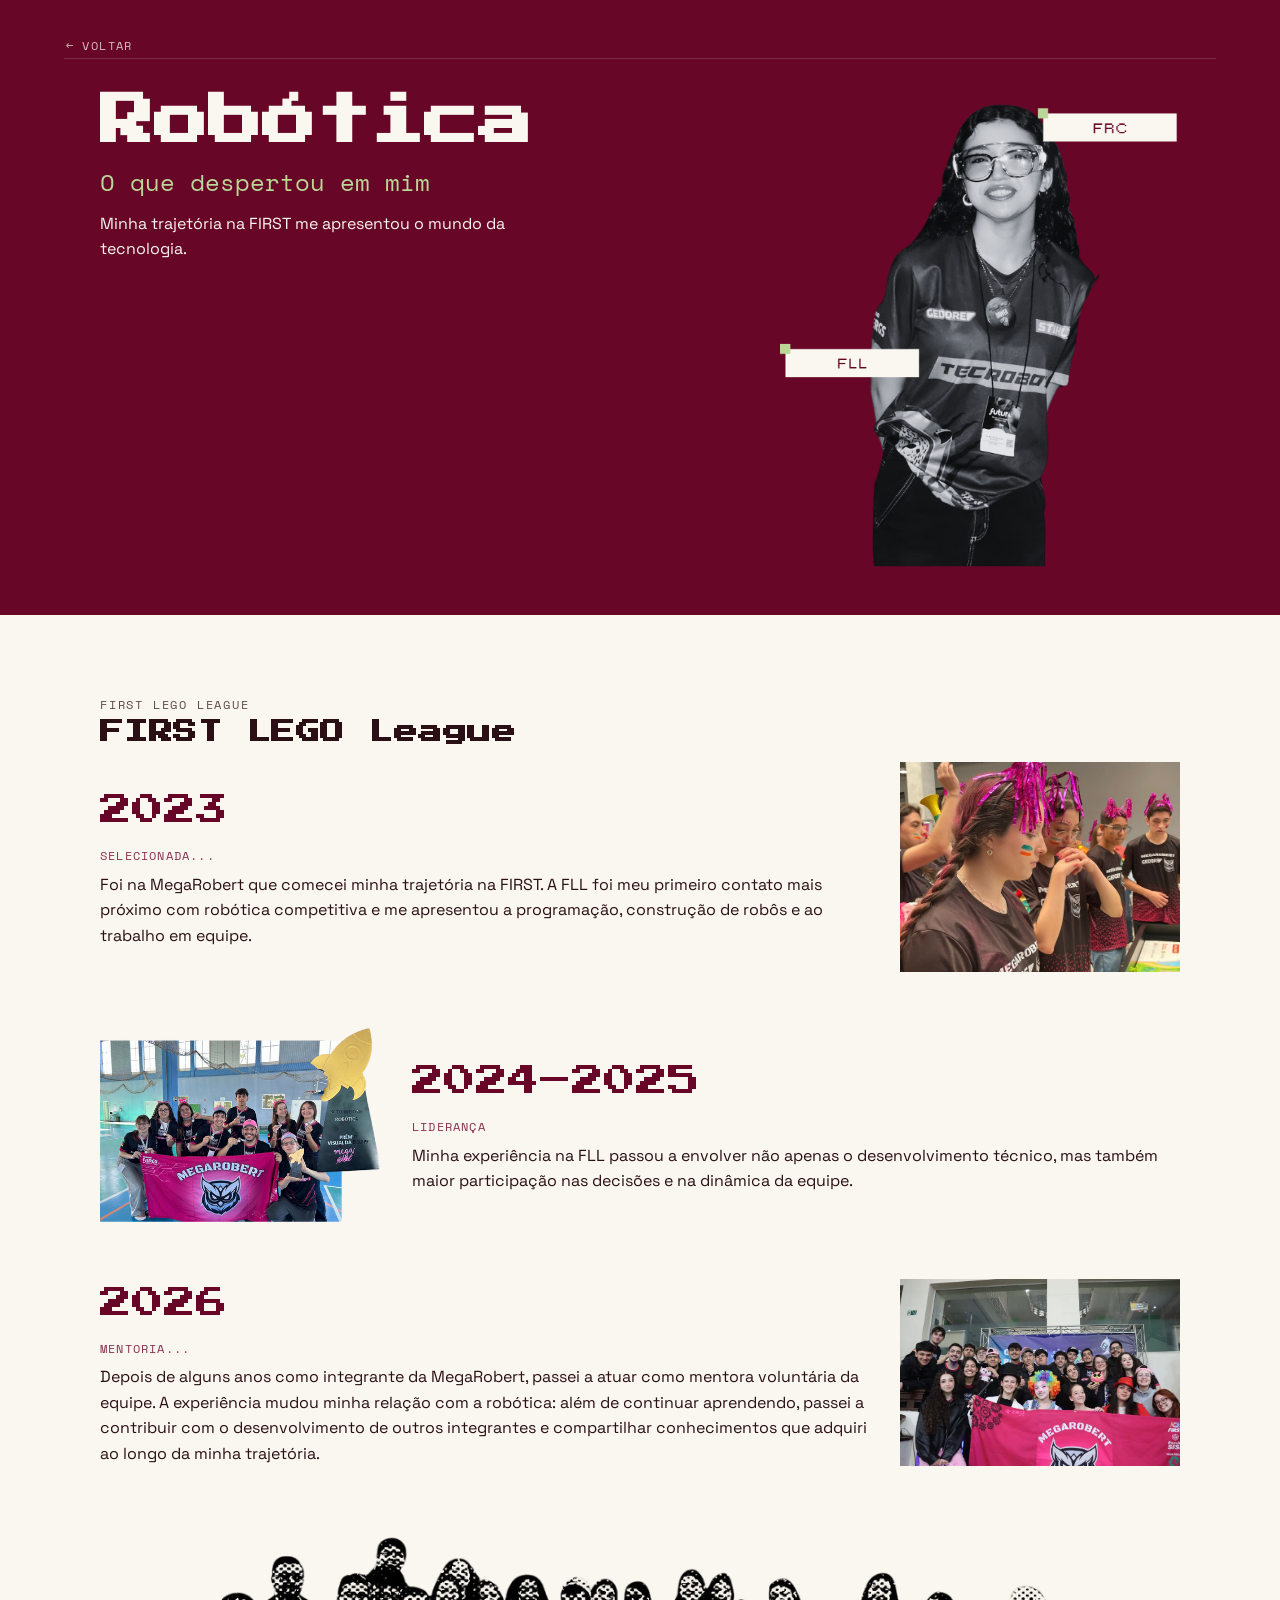
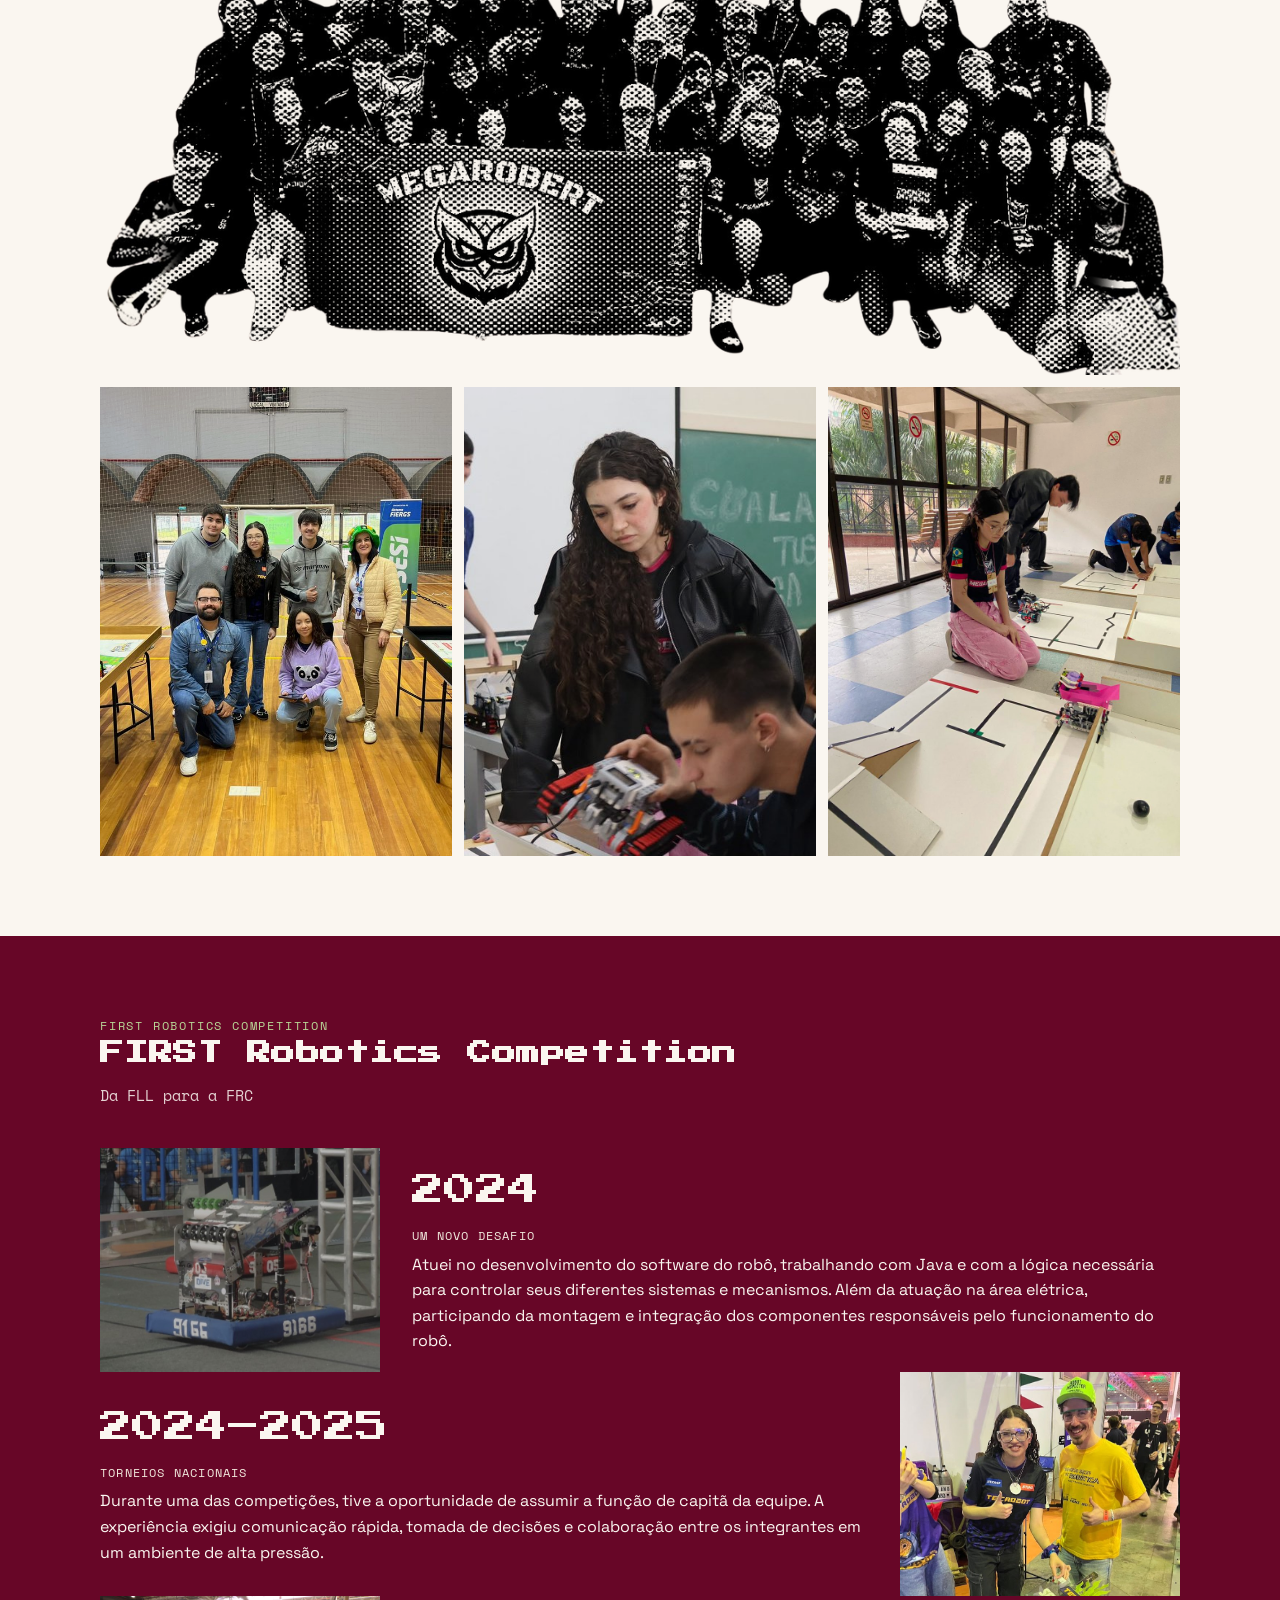
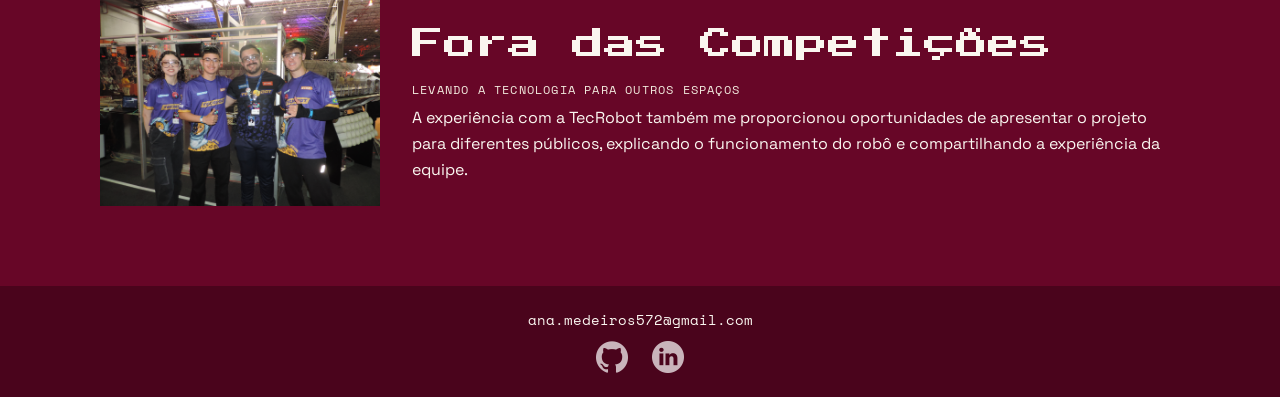
==== robotica.html @ b3c0d8b5 "first commit" ====
<!DOCTYPE html>
<html lang="pt-BR">
<head>
<meta charset="UTF-8">
<meta name="viewport" content="width=device-width, initial-scale=1.0">
<title>Robótica — Ana Beatriz Medeiros</title>
<meta name="description" content="A trajetória Ana Beatriz Medeiros na robótica: FIRST LEGO League e FIRST Robotics Competition.">
<link rel="stylesheet" href="style.css">
</head>
<body>

<header class="rb-hero">
    <nav class="nav">
      <a class="rb-back-fab" href="index.html">← Voltar</a>
    </nav>
  </div>
  <div class="rb-hero-inner">
    <div class="rb-hero-grid">
      <div>
        <h1 class="rb-title">Robótica</h1>
        <p class="rb-subtitle">O que despertou em mim</p>
        <p class="rb-lede">Minha trajetória na FIRST me apresentou o mundo da tecnologia.</p>
      </div>
      <figure class="rb-hero-photo">
        <img src="imagens/roboticaPortfolio.png" alt="Ana Beatriz com a camisa da equipe TecRobot">
      </figure>
    </div>
  </div>
</header>

<section class="section section--cream">
  <div class="section-inner">
    <p class="eyebrow">FIRST LEGO League</p>
    <h2 class="section-title">FIRST LEGO League</h2>

    <div class="timeline">
      <div class="timeline-entry">
        <div class="timeline-text">
          <p class="timeline-year">2023</p>
          <p class="timeline-kicker">Selecionada...</p>
          <p>Foi na MegaRobert que comecei minha trajetória na FIRST. A FLL foi meu primeiro contato mais próximo com robótica competitiva e me apresentou a programação, construção de robôs e ao trabalho em equipe.</p>
        </div>
        <figure class="timeline-photo">
          <img src="imagens/fll_2023.jpg" alt="Equipe MegaRobert em uma competição de FLL, 2023">
        </figure>
      </div>

      <div class="timeline-entry reverse">
        <div class="timeline-text">
          <p class="timeline-year">2024–2025</p>
          <p class="timeline-kicker">Liderança</p>
          <p>Minha experiência na FLL passou a envolver não apenas o desenvolvimento técnico, mas também maior participação nas decisões e na dinâmica da equipe.</p>
        </div>
        <figure class="timeline-photo">
          <img src="imagens/premiaçãoMega.png" alt="Prêmio Visual da Equipe, MegaRobert, 4º Torneio de Robótica">
        </figure>
      </div>

      <div class="timeline-entry">
        <div class="timeline-text">
          <p class="timeline-year">2026</p>
          <p class="timeline-kicker">Mentoria...</p>
          <p>Depois de alguns anos como integrante da MegaRobert, passei a atuar como mentora voluntária da equipe. A experiência mudou minha relação com a robótica: além de continuar aprendendo, passei a contribuir com o desenvolvimento de outros integrantes e compartilhar conhecimentos que adquiri ao longo da minha trajetória.</p>
        </div>
        <figure class="timeline-photo">
          <img src="imagens/OBR2026.jpg" alt="Equipe MegaRobert comemorando com medalhas e a bandeira da equipe">
        </figure>
      </div>
    </div>

    <div class="team-banner">
      <img src="imagens/team_banner.png" alt="Foto em grupo de toda a equipe MegaRobert">
      <figure class="photo-strip">
        <img src="imagens/strip_1.jpg" alt="Equipe MegaRobert em um torneio de robótica">
        <img src="imagens/strip_2.jpg" alt="Trabalho em equipe montando o robô durante uma competição">
        <img src="imagens/strip_3.jpg" alt="Robô seguidor de linha OBR">
      </figure>
    </div>
  </div>
</section>

<section class="section section--wine">
  <div class="section-inner">
    <p class="eyebrow" style="color:var(--sage); opacity:1;">FIRST Robotics Competition</p>
    <h2 class="section-title">FIRST Robotics Competition</h2>
    <p class="section-lede" style="color:var(--cream);">Da FLL para a FRC</p>

    <div class="timeline-entry reverse">
        <div class="timeline-text">
          <p class="timeline-year">2024</p>
          <p class="timeline-kicker">UM NOVO DESAFIO</p>
          <p>Atuei no desenvolvimento do software do robô, trabalhando com Java e com a lógica necessária para controlar seus diferentes sistemas e mecanismos. Além da atuação na área elétrica, participando da montagem e integração dos componentes responsáveis pelo funcionamento do robô.</p>
        </div>
        <figure class="timeline-photo">
          <img src="imagens/frc_robot.jpg" alt="Equipe MegaRobert em uma competição de FLL, 2023">
        </figure>
      </div>

      <div class="timeline-entry">
        <div class="timeline-text">
          <p class="timeline-year">2024–2025</p>
          <p class="timeline-kicker">TORNEIOS NACIONAIS</p>
          <p>Durante uma das competições, tive a oportunidade de assumir a função de capitã da equipe. A experiência exigiu comunicação rápida, tomada de decisões e colaboração entre os integrantes em um ambiente de alta pressão.</p>
        </div>
        <figure class="timeline-photo">
          <img src="imagens/frc_people.jpg" alt="Prêmio Visual da Equipe, MegaRobert, 4º Torneio de Robótica">
        </figure>
      </div>

      <div class="timeline-entry reverse">
        <div class="timeline-text">
          <p class="timeline-year">Fora das Competições</p>
          <p class="timeline-kicker">LEVANDO A TECNOLOGIA PARA OUTROS ESPAÇOS</p>
          <p>A experiência com a TecRobot também me proporcionou oportunidades de apresentar o projeto para diferentes públicos, explicando o funcionamento do robô e compartilhando a experiência da equipe.</p>
        </div>
        <figure class="timeline-photo">
          <img src="imagens/frc_team.jpg" alt="Equipe MegaRobert comemorando com medalhas e a bandeira da equipe">
        </figure>
      </div>
    </div>
  </div>
  </section>

<footer class="footer">
  <a href="mailto:ana.medeiros572@gmail.com">ana.medeiros572@gmail.com</a>
  <div class="footer-links">
    <a href="index.html">
      <img src="imagens/github.png"></a>
    <a href="https://www.linkedin.com/in/ana-beatriz-medeiros-8035a5297/" target="_blank" rel="noopener">
      <img src="imagens/linkedin.png"></a>
  </div>
</footer>

</body>
</html>
---- style.css ----
@import url('https://fonts.googleapis.com/css2?family=Press+Start+2P&family=Space+Grotesk:wght@400;500;600;700&family=Space+Mono:wght@400;700&display=swap');

:root{
  --wine: #670627;
  --wine-dark: #4a041c;
  --wine-soft: #8a3350;
  --mauve: #b07e8b;
  --cream: #faf6f0;
  --cream-dim: #f1e9dd;
  --ink: #2a1015;
  --sage: #bad797;
  --sage-dark: #7fa35a;
  --gold: #e8b04b;

  --font-display: 'Press Start 2P', monospace;
  --font-body: 'Space Grotesk', sans-serif;
  --font-mono: 'Space Mono', monospace;

  --max-width: 1080px;
  --edge: clamp(1.5rem, 5vw, 4rem);
}

*{ box-sizing: border-box; margin:0; padding:0; }


body{
  font-family: var(--font-body);
  background: var(--cream);
  color: var(--ink);
  line-height: 1.6;
  -webkit-font-smoothing: antialiased;
}

img{ 
  max-width:100%;
  display:block; 
  
}

a{ 
  color: inherit; 
  text-decoration: none;
 }

::selection{
  background: var(--sage);
  color: var(--wine-dark);
 }

.section{
  padding: 5rem var(--edge);
}

.section-inner{
  max-width: var(--max-width);
  margin: 0 auto;
}

.section--wine{
  background: var(--wine);
  color: var(--cream);
}

.section--cream{ 
  background: var(--cream);
  color: var(--ink);
}

.eyebrow{
  font-family: var(--font-mono);
  font-size: 0.75rem;
  letter-spacing: 0.15em;
  text-transform: uppercase;
  opacity: 0.75;
}

.section-title{
  font-family: var(--font-display);
  font-size: clamp 3.2vw;
  line-height: 1.5;
  margin-bottom: 0.75rem;
  letter-spacing: 0.02em;
}

.section-lede{
  font-family: var(--font-mono);
  font-size: 0.95rem;
  opacity: 0.85;
  margin-bottom: 2.5rem;
  max-width: 46ch;
}

.nav{
  background: var(--wine);
  border-bottom: 1px solid rgba(250,246,240,0.15);
}

.nav-inner{
  max-width: var(--max-width);
  margin: 0 auto;
  padding: 0.9rem var(--edge);
  display: flex;
  gap: clamp(0.8rem, 2vw, 1.8rem);
  flex-wrap: wrap;
  align-items: center;
}

.nav a{
  font-family: var(--font-mono);
  font-size: 0.72rem;
  letter-spacing: 0.12em;
  text-transform: uppercase;
  color: var(--cream);
  opacity: 0.75;
  padding: 0.3rem 0.1rem;
  border-bottom: 1px solid transparent;
  transition: opacity 0.15s ease, border-color 0.15s ease;
}
.nav a:hover, .nav a:focus-visible{
  opacity: 1;
  border-color: var(--sage);
}
.nav .back-link{
  opacity: 1;
  display: inline-flex;
  align-items: center;
  gap: 0.4rem;
}
.nav .back-link:hover{ 
  color: var(--sage);
 }

/*CAPA*/
.hero{
  position: relative;
  background: var(--cream);
  padding: 4rem var(--edge) 0;
}

.hero-inner{
  max-width: var(--max-width);
  margin: auto;
  position: relative;
}
.hero-kicker{
  font-family: var(--font-mono);
  font-size: 0.8rem;
  letter-spacing: 0.2em;
  text-transform: uppercase;
  color: var(--wine-soft);
  margin-bottom: 0.6rem;
}
.hero-title{
  font-family: var(--font-display);
  color: var(--wine);
  font-size: 5rem;
  line-height: 1.05;
  letter-spacing: 0.01em;
}
.hero-name{
  font-family: var(--font-mono);
  font-size: 1.5rem;
  color: var(--ink);
  margin-top: 0.9rem;
  letter-spacing: 0.04em;
}
.hero-photo-wrap{
  position: relative;
  max-width: 460px;
  margin: 0rem auto 0;
}
.hero-photo-wrap img{
  width: 100%;
  mix-blend-mode: multiply;
}
.hero-tag{
  position: absolute;
  font-family: var(--font-mono);
  font-size: 0.7rem;
  letter-spacing: 0.1em;
  text-transform: uppercase;
  background: var(--cream);
  color: var(--wine);
  border: 1px solid var(--wine);
  padding: 0.35rem 0.7rem;
}
.hero-tag::before{
  content:"";
  position:absolute;
  width:6px; height:6px;
  background: var(--sage);
  top:-3px; left:-3px;
}

.hero-tag--dev{ top: 20%; right: -5%; }
.hero-tag--robotica{ top: 46%; left: -2%; }

/* SOBRE MIM */
.sobre-grid{
  display:grid;
  gap: 2.5rem;
}
.sobre-quote{
  font-family: var(--font-body);
  font-weight: 600;
  font-size: clamp(1.05rem, 2.4vw, 1.35rem);
  line-height: 1.45;
  border-left: 5px solid var(--sage-dark);
  padding-left: 1.25rem;
}
.sobre-text{
  max-width: 100ch;
  font-size: 1.02rem;
}

/* TECNOLOGIAS */
.tech-grid{
  display: grid;
  grid-template-columns: repeat(auto-fit, minmax(220px, 1fr));
  gap: 2rem 2.5rem;
}
.tech-item{
  border-left: 5px solid var(--sage);
  padding-left: 1rem;
}
.tech-item h3{
  font-family: var(--font-mono);
  font-size: 0.95rem;
  letter-spacing: 0.04em;
  text-transform: uppercase;
  margin-bottom: 0.4rem;
  color: var(--sage);
}
.tech-item p{
  font-size: 0.98rem;
  color: var(--cream);
  opacity: 0.9;
}

/* PROJETOS */
.projetos-grid{
  display: grid;
  grid-template-columns: repeat(auto-fit, minmax(240px, 1fr));
  gap: 1.5rem;
}
.project-card{
  border: 1px dashed var(--mauve);
  padding: 1.75rem;
  background: var(--cream-dim);
  transition: border-color 0.15s ease, transform 0.15s ease;
}
.project-card:hover{
  border-color: var(--wine);
  transform: translateY(-3px);
}
.project-card .eyebrow{ 
  color: var(--wine-soft);
  opacity: 1;
  margin-bottom: 0.6rem;
}

.project-card h3{
  font-family: var(--font-mono);
  font-size: 1.05rem;
  margin-bottom: 0.5rem;
  color: var(--wine);
}

.project-card a{
  font-size: 0.85rem;
  opacity: 0.85;
  color: var(--wine);
}

.project-card .tag-row{
  margin-top: 1rem;
  display: flex;
  gap: 0.4rem;
  flex-wrap: wrap;
}
.project-card .tag{
  font-family: var(--font-mono);
  font-size: 0.65rem;
  text-transform: uppercase;
  letter-spacing: 0.06em;
  border: 1px solid var(--mauve);
  padding: 0.2rem 0.5rem;
  color: var(--wine-soft);
}

/*EXPERIÊNCIA */
.exp-layout{
  display: grid;
  grid-template-columns: minmax(220px, 380px) 1fr;
  gap: 3rem;
  align-items: start;
}

.exp-list{
  list-style: none;
  display: flex;
  flex-direction: column;
  gap: 1.4rem;
}
.exp-item{
  border-left: 3px solid var(--mauve);
  padding: 0.2rem 0 0.2rem 1rem;
  cursor: default;
  transition: border-color 0.15s ease, padding-left 0.15s ease;
}
.exp-item h3{
  font-family: var(--font-mono);
  font-size: 0.95rem;
  color: var(--wine);
}
.exp-item p{
  font-size: 0.85rem;
  opacity: 0.75;
}

.exp-item br{
  font-weight: bold;
}

.crossword{
  --cell: clamp(28px, 4.2vw, 40px);
  display: grid;
  grid-template-columns: repeat(12, var(--cell));
  grid-template-rows: repeat(8, var(--cell));
  gap: 2px;
  justify-content: center;
  font-family: var(--font-display);
}
.cw-cell{
  display: flex;
  align-items: center;
  justify-content: center;
  font-size: clamp(0.55rem, 1.4vw, 0.75rem);
  background: transparent;
}
.cw-cell.filled{
  background: var(--cream-dim);
  border: 1px solid var(--mauve);
  color: var(--wine);
  transition: background 0.18s ease, color 0.18s ease, border-color 0.18s ease, transform 0.18s ease;
}

.exp-layout:has(.exp-robotica:hover) .word-robotica,
.exp-layout:has(.word-robotica:hover) .word-robotica,
.exp-layout:has(.word-robotica:hover) .exp-robotica{
  background: var(--sage);
  border-color: var(--sage-dark);
  color: var(--wine-dark);
  transform: translateY(-2px);
}
.exp-layout:has(.exp-3d:hover) .word-cad,
.exp-layout:has(.word-cad:hover) .word-cad,
.exp-layout:has(.word-cad:hover) .exp-3d{
  background: var(--sage);
  border-color: var(--sage-dark);
  color: var(--wine-dark);
  transform: translateY(-2px);
}
.exp-layout:has(.exp-dev:hover) .word-frontend,
.exp-layout:has(.exp-dev:hover) .word-backend,
.exp-layout:has(.exp-dev:hover) .word-game,
.exp-layout:has(.word-frontend:hover) .word-frontend,
.exp-layout:has(.word-backend:hover) .word-backend,
.exp-layout:has(.word-game:hover) .word-game,
.exp-layout:has(.word-frontend:hover) .exp-dev,
.exp-layout:has(.word-backend:hover) .exp-dev,
.exp-layout:has(.word-game:hover) .exp-dev{
  background: var(--sage);
  border-color: var(--sage-dark);
  color: var(--wine-dark);
  transform: translateY(-2px);
}
.exp-item:hover{
  border-color: var(--wine);
  padding-left: 1.3rem;
}

/* CONQUISTAS */
.conquistas-list{
  display: flex;
  flex-direction: column;
  gap: 2.5rem;
}
.conquista{
  display: grid;
  grid-template-columns: auto 1fr;
  gap: 1rem;
  align-items: start;
}
.conquista img{
  width: 50px;
  height: 50px; 
}

.conquista h3{
  font-family: var(--font-mono);
  font-size: 1rem;
  color: var(--cream);
}
.conquista .conquista-place{
  font-size: 0.85rem;
  color: var(--sage);
  margin-bottom: 0.7rem;
}
.skills-label{
  font-family: var(--font-mono);
  font-size: 0.7rem;
  text-transform: uppercase;
  letter-spacing: 0.08em;
  opacity: 0.7;
  margin-bottom: 0.5rem;
}
.tag-row{ 
  display:flex; 
  gap:0.5rem; 
  flex-wrap: wrap;
 }

.pill{
  font-family: var(--font-mono);
  font-size: 0.7rem;
  text-transform: uppercase;
  letter-spacing: 0.05em;
  background: var(--cream);
  color: var(--wine);
  padding: 0.3rem 0.7rem;
  position: relative;
}
.pill::before{
  content:"";
  position:absolute;
  width:6px; height:6px;
  background: var(--sage);
  top:-3px; left:-3px;
}

.pill-wine{
  font-family: var(--font-mono);
  font-size: 0.7rem;
  text-transform: uppercase;
  letter-spacing: 0.05em;
  background: var(--cream-dim);
  color: var(--wine);
  padding: 0.3rem 0.7rem;
  position: relative;
}

.back-botton {
	position: fixed;
  bottom: 10px;
  right: 50px;
  background: var(--wine-dark);
  border-radius: 10px;
}

.back-botton a{
	color: white;
  margin: 0;
  padding: 20px;
  cursor:pointer;
}

/* RODAPÉ */
.footer{
  background: var(--wine-dark);
  color: var(--cream);
  text-align: center;
  padding: 1.5rem var(--edge);
  font-family: var(--font-mono);
  font-size: 0.85rem;
}

.footer .footer-links{
  margin-top: 0.6rem;
  display: flex;
  gap: 1.5rem;
  justify-content: center;
}

.footer img {
  padding: 0,3rem;
  position: relative;
  width: 2rem;
  filter: invert(100%);
  opacity: 70%;
}

/*PÁGINA ROBÓTICA */
.rb-hero{
  background: var(--wine);
  color: var(--cream);
  padding: 2rem var(--edge) 3rem;
}

.rb-hero-inner{
  max-width: var(--max-width);
  margin: auto;

}
.rb-hero-grid{
  display: grid;
  grid-template-columns: 1fr 400px;
  gap: 2rem;
  margin-top: 2rem;
}

.rb-title{
  font-family: var(--font-display);
  font-size: 3.4rem;
  line-height: 1.15;
}
.rb-subtitle{
  font-family: var(--font-mono);
  font-size: 1.5rem;
  color: var(--sage);
  margin-top: 0.6rem;
}
.rb-lede{
  font-size: 1rem;
  max-width: 42ch;
  margin-top: 0.6rem;
}

.timeline{
  display: flex;
  flex-direction: column;
  gap: 3.5rem;
}
.timeline-entry{
  display: grid;
  grid-template-columns: 1fr 280px;
  gap: 2rem;
  align-items: center;
}
.timeline-entry.reverse{
  grid-template-columns: 280px 1fr;
}

.timeline-entry.reverse .timeline-text{ order: 2; }
.timeline-entry.reverse .timeline-photo{ order: 1; }

.timeline-year{
  font-family: var(--font-display);
  font-size: clamp(1.4rem, 3.5vw, 2rem);
  color: var(--wine);
  margin-bottom: 0.6rem;
}

.section--wine .timeline-year{
  color: var(--cream)
}

.timeline-kicker{
  font-family: var(--font-mono);
  font-size: 0.75rem;
  letter-spacing: 0.1em;
  text-transform: uppercase;
  color: var(--wine-soft);
  margin-bottom: 0.4rem;
}

.timeline-photo.plaque{
  display: flex;
  justify-content: right;
}
.timeline-photo.plaque img{
  border: none;
}

.section--wine .timeline-kicker{
  color: #f1e9dd;

}

.team-banner{
  margin-top: 4rem;
}
.team-banner img{
  width: 100%;
  mix-blend-mode: multiply;
}

.photo-strip{
  display: grid;
  grid-template-columns: repeat(3, 1fr);
  gap: 0.75rem;
  margin-top: 0.75rem;
}
.photo-strip img{ width:100%; height: 100%; object-fit: cover; aspect-ratio: 3/4; }

.frc-grid{
  display: grid;
  grid-template-columns: repeat(2, 1fr);
  gap: 1.5rem;
  margin-top: 2.5rem;
}
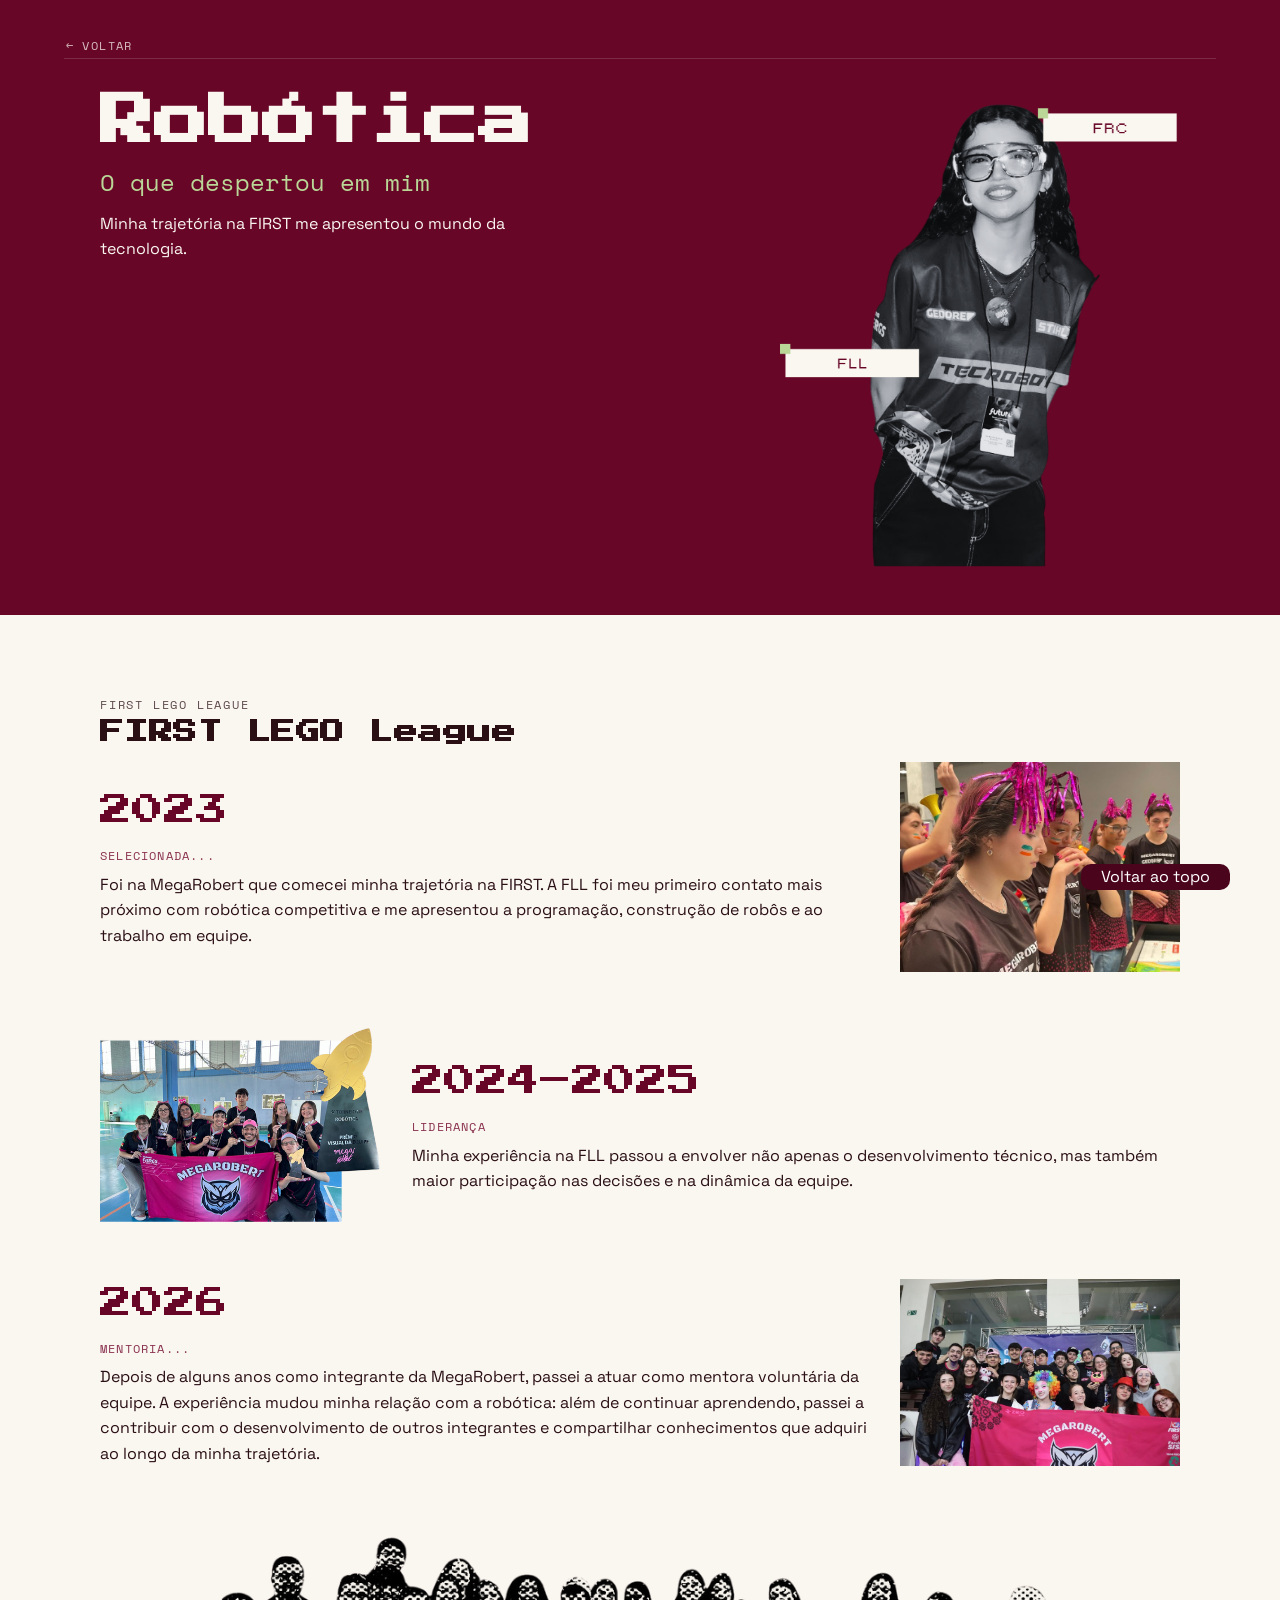
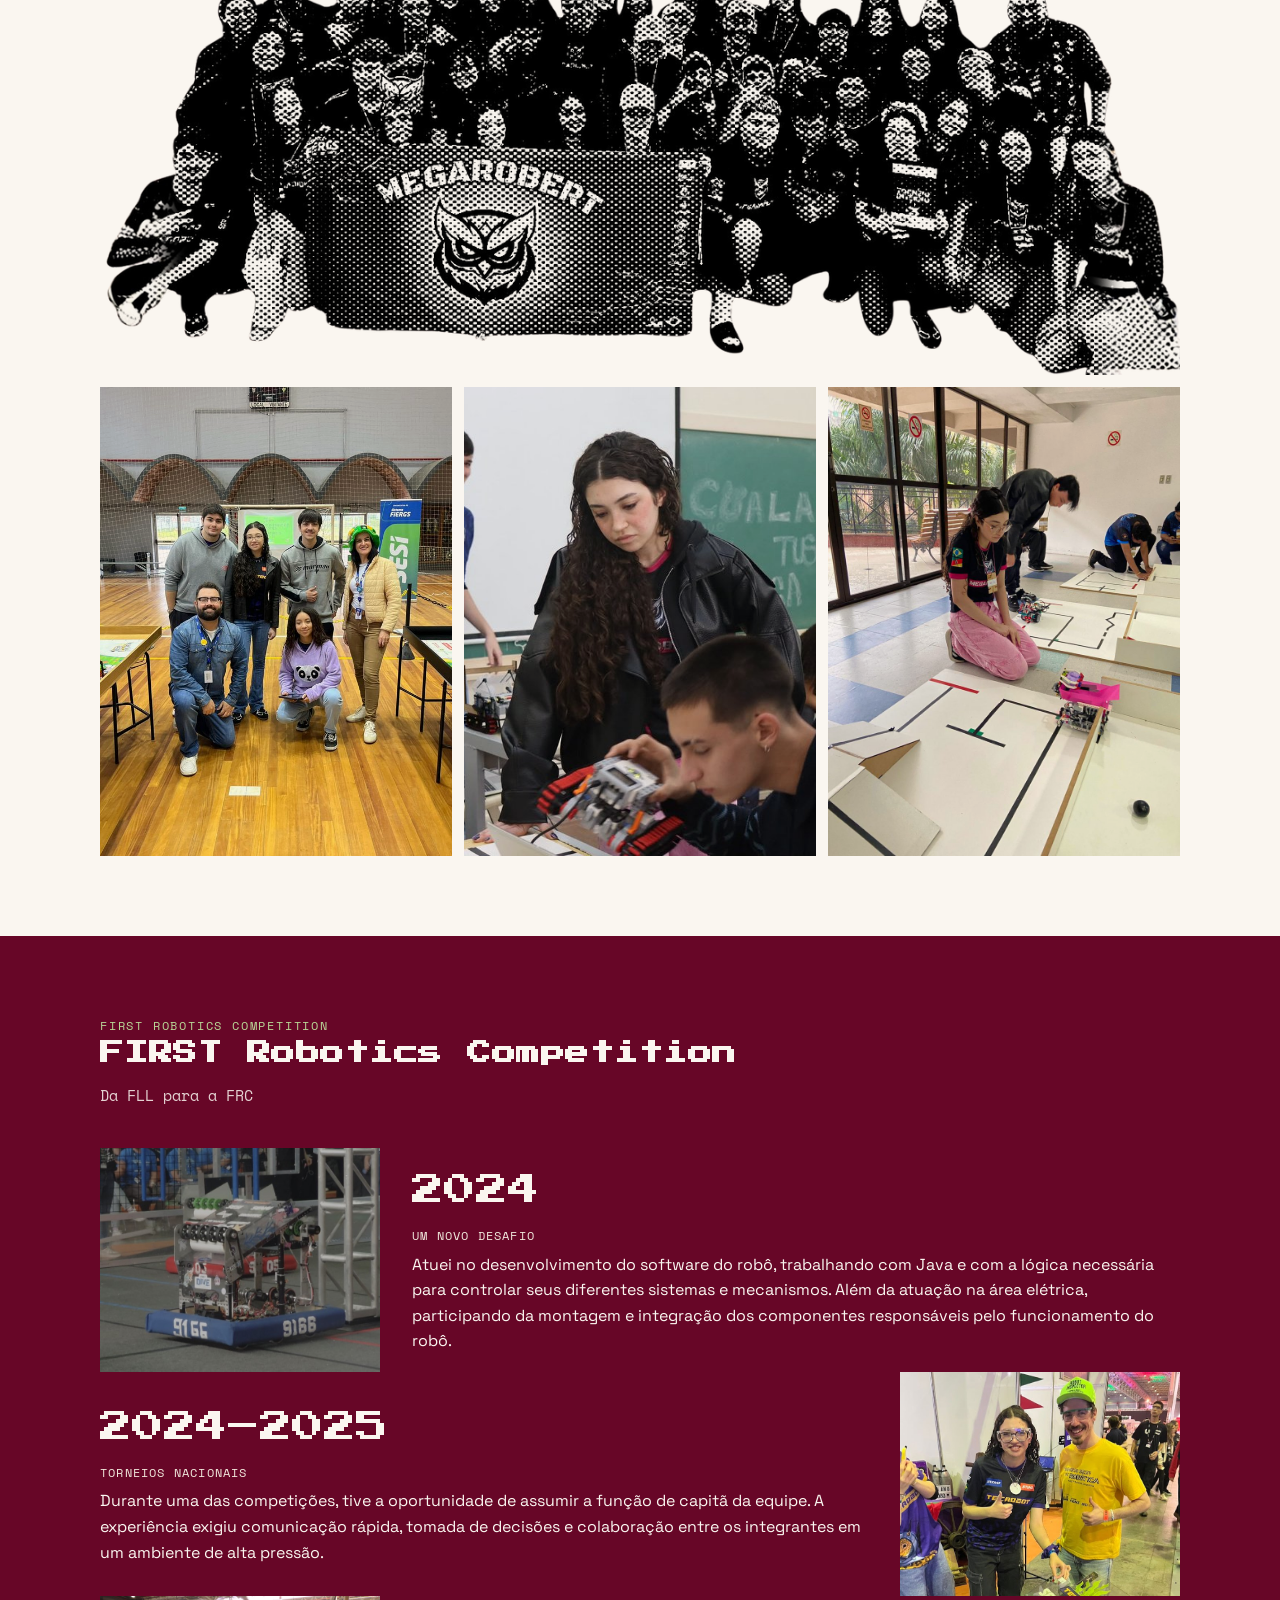
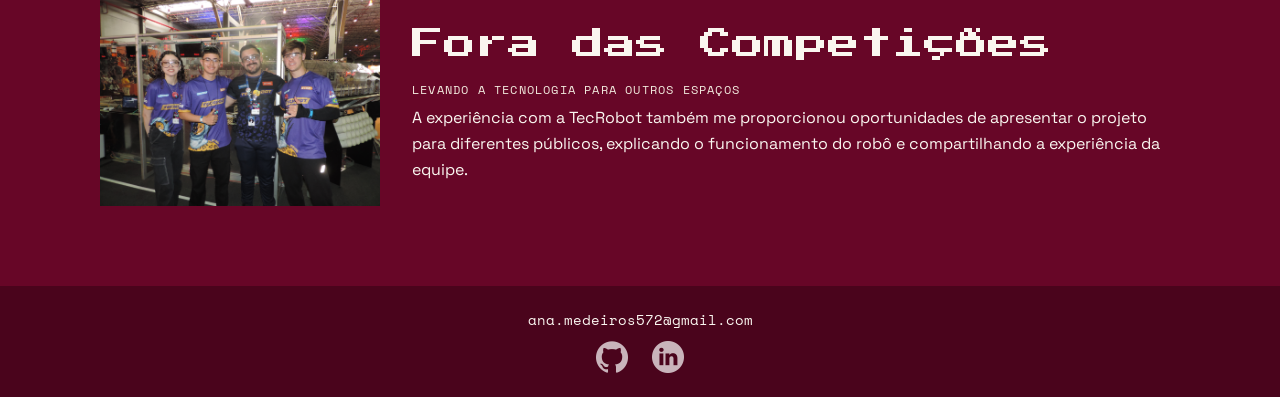
==== commit 8c490ad6: "voltar ao topo" ====
--- a/robotica.html
+++ b/robotica.html
@@ -14,7 +14,7 @@
       <a class="rb-back-fab" href="index.html">← Voltar</a>
     </nav>
   </div>
-  <div class="rb-hero-inner">
+  <div class="rb-hero-inner" id="topo">
     <div class="rb-hero-grid">
       <div>
         <h1 class="rb-title">Robótica</h1>
@@ -121,6 +121,10 @@
   </div>
   </section>
 
+  <div class="back-botton">
+  <a href="#topo">Voltar ao topo</a>
+  </div>
+
 <footer class="footer">
   <a href="mailto:ana.medeiros572@gmail.com">ana.medeiros572@gmail.com</a>
   <div class="footer-links">
